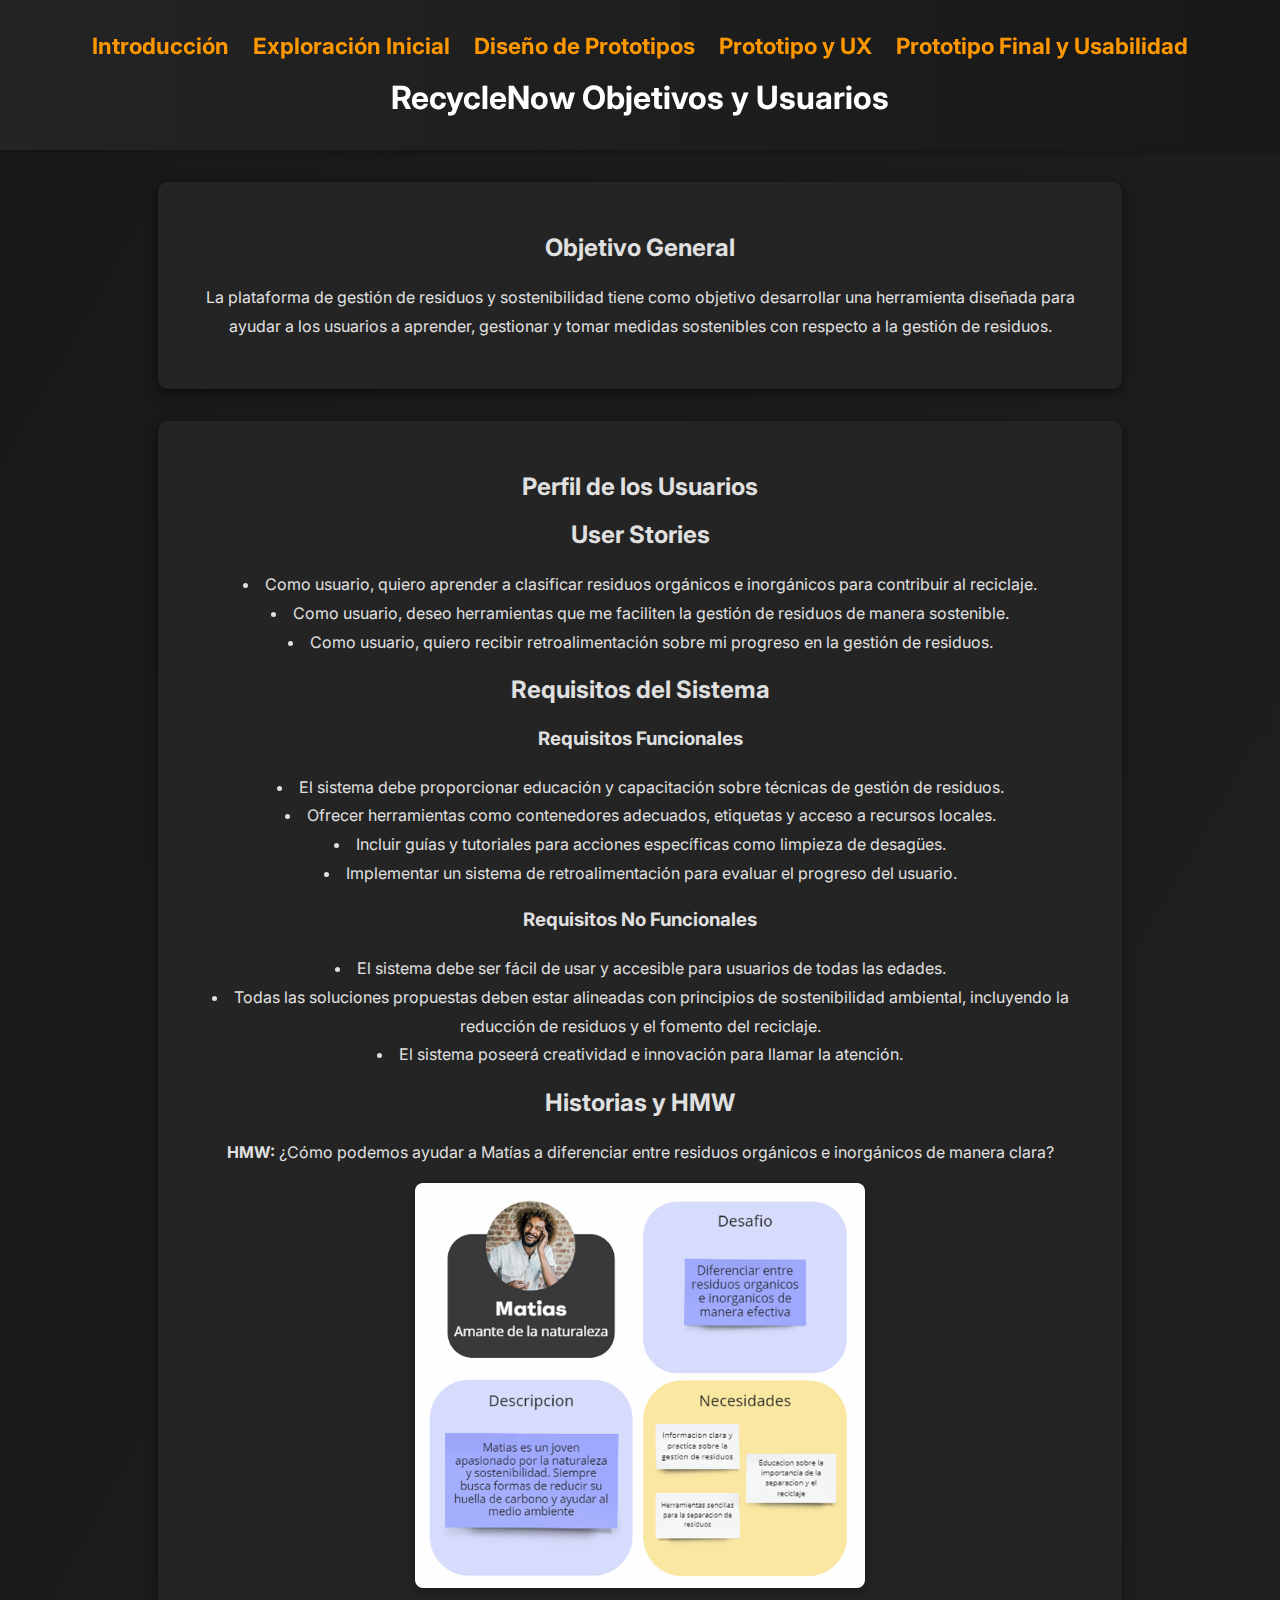
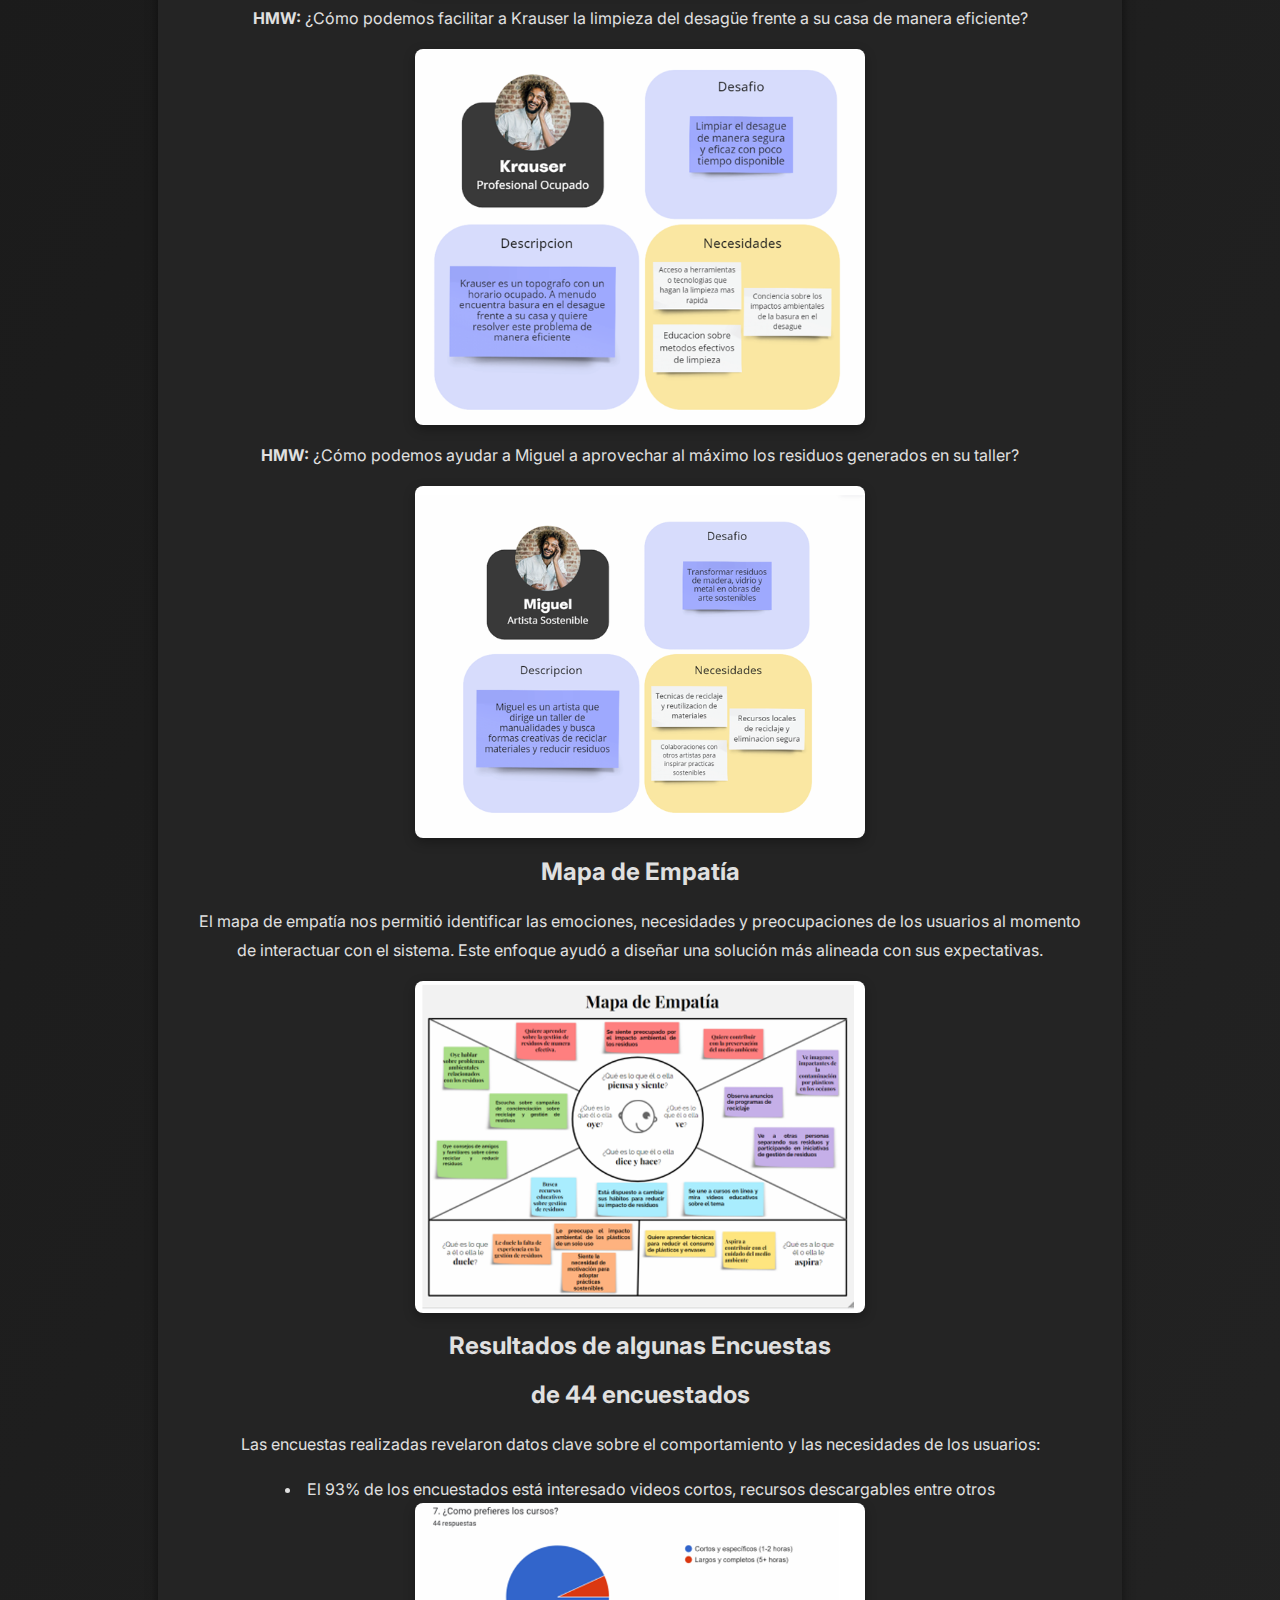
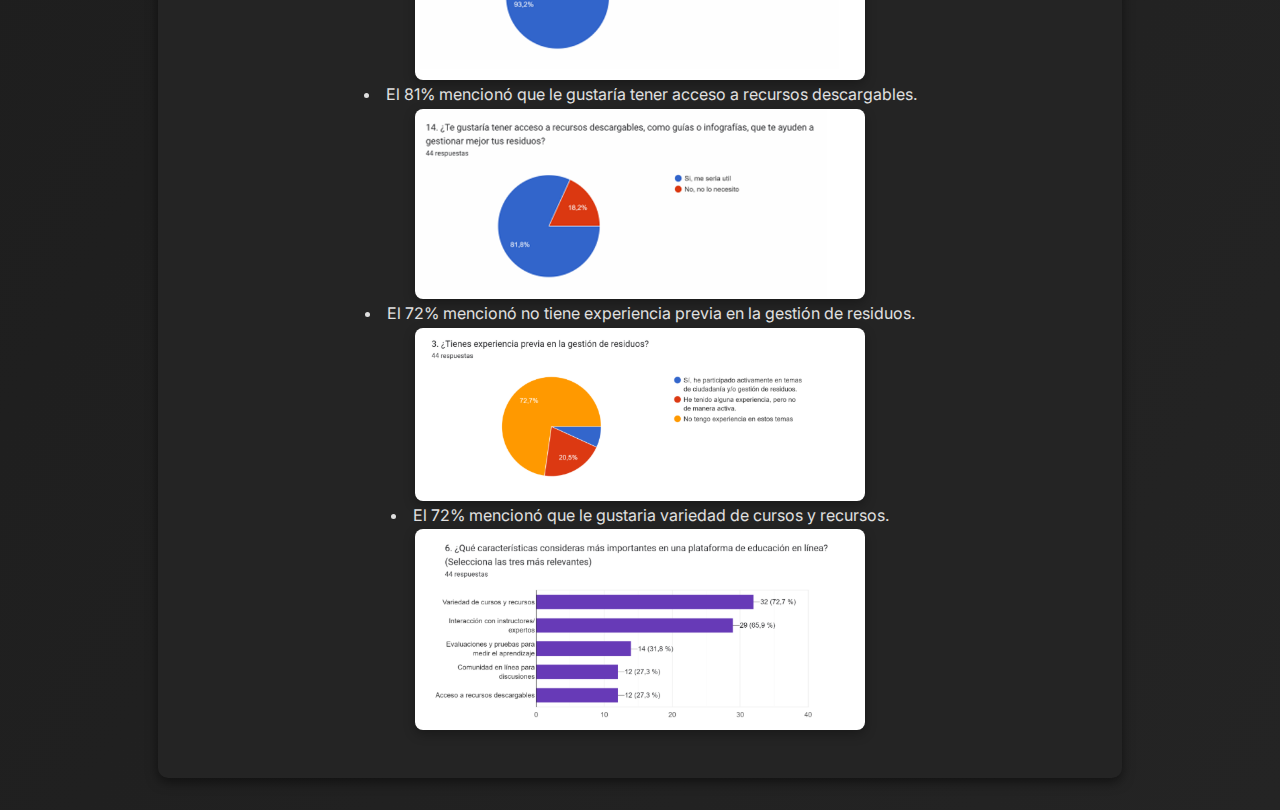
==== exploration.html @ 7f88ac95 "Re design" ====
<!DOCTYPE html>
<html lang="en">
  <head>
    <meta charset="UTF-8" />
    <meta name="viewport" content="width=device-width, initial-scale=1.0" />
    <title>Plataforma de Gestión de Residuos</title>
    <link rel="stylesheet" href="styles.css" />
    <link
      href="https://fonts.googleapis.com/css2?family=Inter:wght@400;700&display=swap"
      rel="stylesheet"
    />
  </head>

  <body>
    <header class="header">
      <nav>
        <ul>
          <li><a href="index.html">Introducción</a></li>
          <li><a href="exploration.html">Exploración Inicial</a></li>
          <li><a href="firstDesigns.html">Diseño de Prototipos</a></li>
          <li><a href="firstTest.html">Prototipo y UX</a></li>
          <li>
            <a href="lastTests.html">Prototipo Final y Usabilidad</a>
          </li>
        </ul>
      </nav>
      <h1>RecycleNow Objetivos y Usuarios</h1>
    </header>

    <main>
      <section id="descripcion-general" class="section">
        <h2>Objetivo General</h2>
        <p>
          La plataforma de gestión de residuos y sostenibilidad tiene como
          objetivo desarrollar una herramienta diseñada para ayudar a los
          usuarios a aprender, gestionar y tomar medidas sostenibles con
          respecto a la gestión de residuos.
        </p>
      </section>

      <section id="user-stories" class="section">
        <h2>Perfil de los Usuarios</h2>
        <h2>User Stories</h2>
        <ul>
          <li>
            Como usuario, quiero aprender a clasificar residuos orgánicos e
            inorgánicos para contribuir al reciclaje.
          </li>
          <li>
            Como usuario, deseo herramientas que me faciliten la gestión de
            residuos de manera sostenible.
          </li>
          <li>
            Como usuario, quiero recibir retroalimentación sobre mi progreso en
            la gestión de residuos.
          </li>
        </ul>

        <section>
          <h2>Requisitos del Sistema</h2>
          <div class="requisitos-container">
            <div class="requisitos-column">
              <h3>Requisitos Funcionales</h3>
              <ul>
                <li>
                  El sistema debe proporcionar educación y capacitación sobre
                  técnicas de gestión de residuos.
                </li>
                <li>
                  Ofrecer herramientas como contenedores adecuados, etiquetas y
                  acceso a recursos locales.
                </li>
                <li>
                  Incluir guías y tutoriales para acciones específicas como
                  limpieza de desagües.
                </li>
                <li>
                  Implementar un sistema de retroalimentación para evaluar el
                  progreso del usuario.
                </li>
              </ul>
            </div>

            <div class="requisitos-column">
              <h3>Requisitos No Funcionales</h3>
              <ul>
                <li>
                  El sistema debe ser fácil de usar y accesible para usuarios de
                  todas las edades.
                </li>
                <li>
                  Todas las soluciones propuestas deben estar alineadas con
                  principios de sostenibilidad ambiental, incluyendo la
                  reducción de residuos y el fomento del reciclaje.
                </li>
                <li>
                  El sistema poseerá creatividad e innovación para llamar la
                  atención.
                </li>
              </ul>
            </div>
          </div>
        </section>

        <h2>Historias y HMW</h2>
        <div class="story">
          <p>
            <strong>HMW:</strong> ¿Cómo podemos ayudar a Matías a diferenciar
            entre residuos orgánicos e inorgánicos de manera clara?
          </p>
          <img
            src="img/userstories/matias.png"
            alt="Matías"
            class="map-image"
          />
        </div>
        <div class="story">
          <p>
            <strong>HMW:</strong> ¿Cómo podemos facilitar a Krauser la limpieza
            del desagüe frente a su casa de manera eficiente?
          </p>
          <img src="img/userstories/krauser.png" alt="" class="map-image" />
        </div>
        <div class="story">
          <p>
            <strong>HMW:</strong> ¿Cómo podemos ayudar a Miguel a aprovechar al
            máximo los residuos generados en su taller?
          </p>
          <img src="img/userstories/miguel.png" alt="" class="map-image" />
        </div>

        <h2>Mapa de Empatía</h2>
        <p>
          El mapa de empatía nos permitió identificar las emociones, necesidades
          y preocupaciones de los usuarios al momento de interactuar con el
          sistema. Este enfoque ayudó a diseñar una solución más alineada con
          sus expectativas.
        </p>
        <img src="img/map/image.png" alt="Mapa de Empatía" class="map-image" />

        <h2>Resultados de algunas Encuestas</h2>
        <h2>de 44 encuestados</h2>
        <p>
          Las encuestas realizadas revelaron datos clave sobre el comportamiento
          y las necesidades de los usuarios:
        </p>
        <ul>
          <li>
            El 93% de los encuestados está interesado videos cortos, recursos
            descargables entre otros
          </li>
          <img src="img/surveys/survey1.png" alt="" class="map-image" />
          <li>
            El 81% mencionó que le gustaría tener acceso a recursos
            descargables.
          </li>
          <img src="img/surveys/survey2.png" alt="" class="map-image" />

          <li>
            El 72% mencionó no tiene experiencia previa en la gestión de
            residuos.
          </li>
          <img src="img/surveys/survey3.png" alt="" class="map-image" />

          <li>
            El 72% mencionó que le gustaria variedad de cursos y recursos.
          </li>
          <img src="img/surveys/survey4.png" alt="" class="map-image" />
        </ul>
      </section>
    </main>
  </body>
</html>
---- styles.css ----
body {
  font-family: "Inter", sans-serif;
  margin: 0;
  padding: 0;
  background: linear-gradient(120deg, #181818, #242424);
  color: #e0e0e0;
  scroll-behavior: smooth;
  font-size: 16px;
  line-height: 1.8rem;
}

header {
  background: linear-gradient(90deg, #242424, #181818);
  padding: 1rem;
  text-align: center;
  color: #ffffff;
  position: sticky;
  top: 0;
  z-index: 1000;
  box-shadow: 0 2px 4px rgba(0, 0, 0, 0.2);
}

header nav ul {
  list-style: none;
  padding: 0;
  display: flex;
  justify-content: center;
  gap: 1.5rem;
}

header nav ul li a {
  text-decoration: none;
  color: #ff9800;
  font-weight: 700;
  font-size: 1.4rem;
  transition: color 0.3s ease-in-out;
}

header nav ul li a:hover {
  color: #ffffff;
  text-decoration: underline;
}

h1,
h2,
h3,
p,
ul,
li {
  text-align: center;
}

ul {
  padding-left: 0;
  list-style-position: inside;
}

.section {
  max-width: 900px;
  margin: 2rem auto;
  padding: 2rem;
  background: #242424;
  border-radius: 10px;
  box-shadow: 0 4px 12px rgba(0, 0, 0, 0.5);
  transition: transform 0.3s, box-shadow 0.3s;
  text-align: center;
}

.section:hover {
  background: #1c1c1c;
  box-shadow: 0 8px 20px rgba(0, 0, 0, 0.8);
}

footer {
  background: #242424;
  color: #c0c0c0;
  text-align: center;
  padding: 1.2rem;
  font-size: 1.2rem;
}

.team-container {
  display: flex;
  justify-content: center;
  gap: 2rem;
  margin-top: 2rem;
}

.team-member img {
  width: 150px;
  height: 150px;
  border-radius: 50%;
  border: 2px solid #ff9800;
  margin-bottom: 0.5rem;
}

img {
  width: 90%;
  height: auto;
  object-fit: cover;
  border-radius: 8px;
  box-shadow: 0 4px 12px rgba(0, 0, 0, 0.3);
  transition: transform 0.3s ease-in-out;
}

img:hover {
  transform: scale(1.05);
}

.map-image {
  width: 50%;
  display: block;
  margin-left: auto;
  margin-right: auto;
}

.image-container1 {
  overflow: hiddsen;
  width: 100%;
}

.cta {
  display: inline-block;
  padding: 0.8rem 1.5rem;
  background: #ff9800;
  color: #ffffff;
  font-size: 1.2rem;
  font-weight: bold;
  border-radius: 5px;
  text-align: center;
  text-decoration: none;
  transition: background 0.3s ease, transform 0.3s ease;
}

.cta:hover {
  background: #e67e22;
  transform: translateY(-2px);
}

.container-text-img {
  display: flex;
  align-items: center;
}

@media (max-width: 768px) {
  header nav ul {
    flex-direction: column;
    gap: 1rem;
  }

  .team-container {
    flex-direction: column;
  }
}

@keyframes fadeInUp {
  to {
    opacity: 1;
    transform: translateY(0);
  }
}
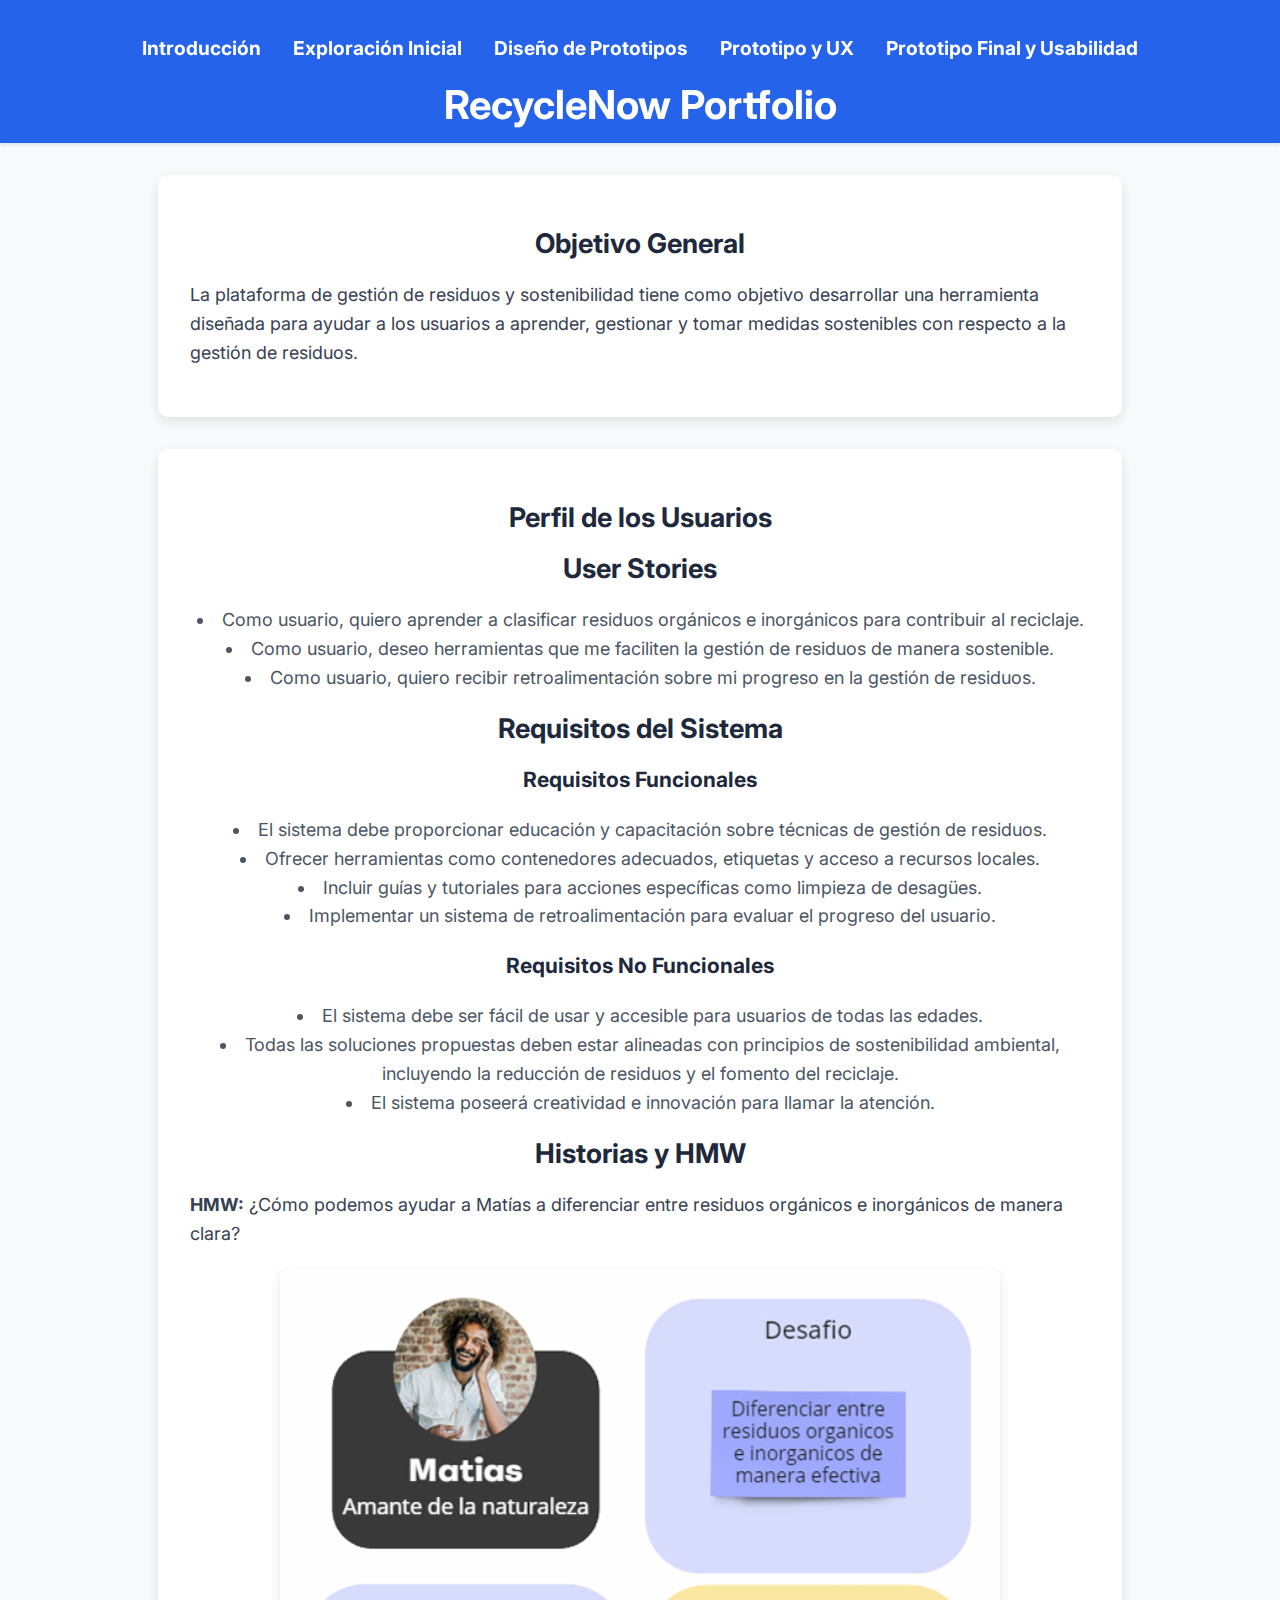
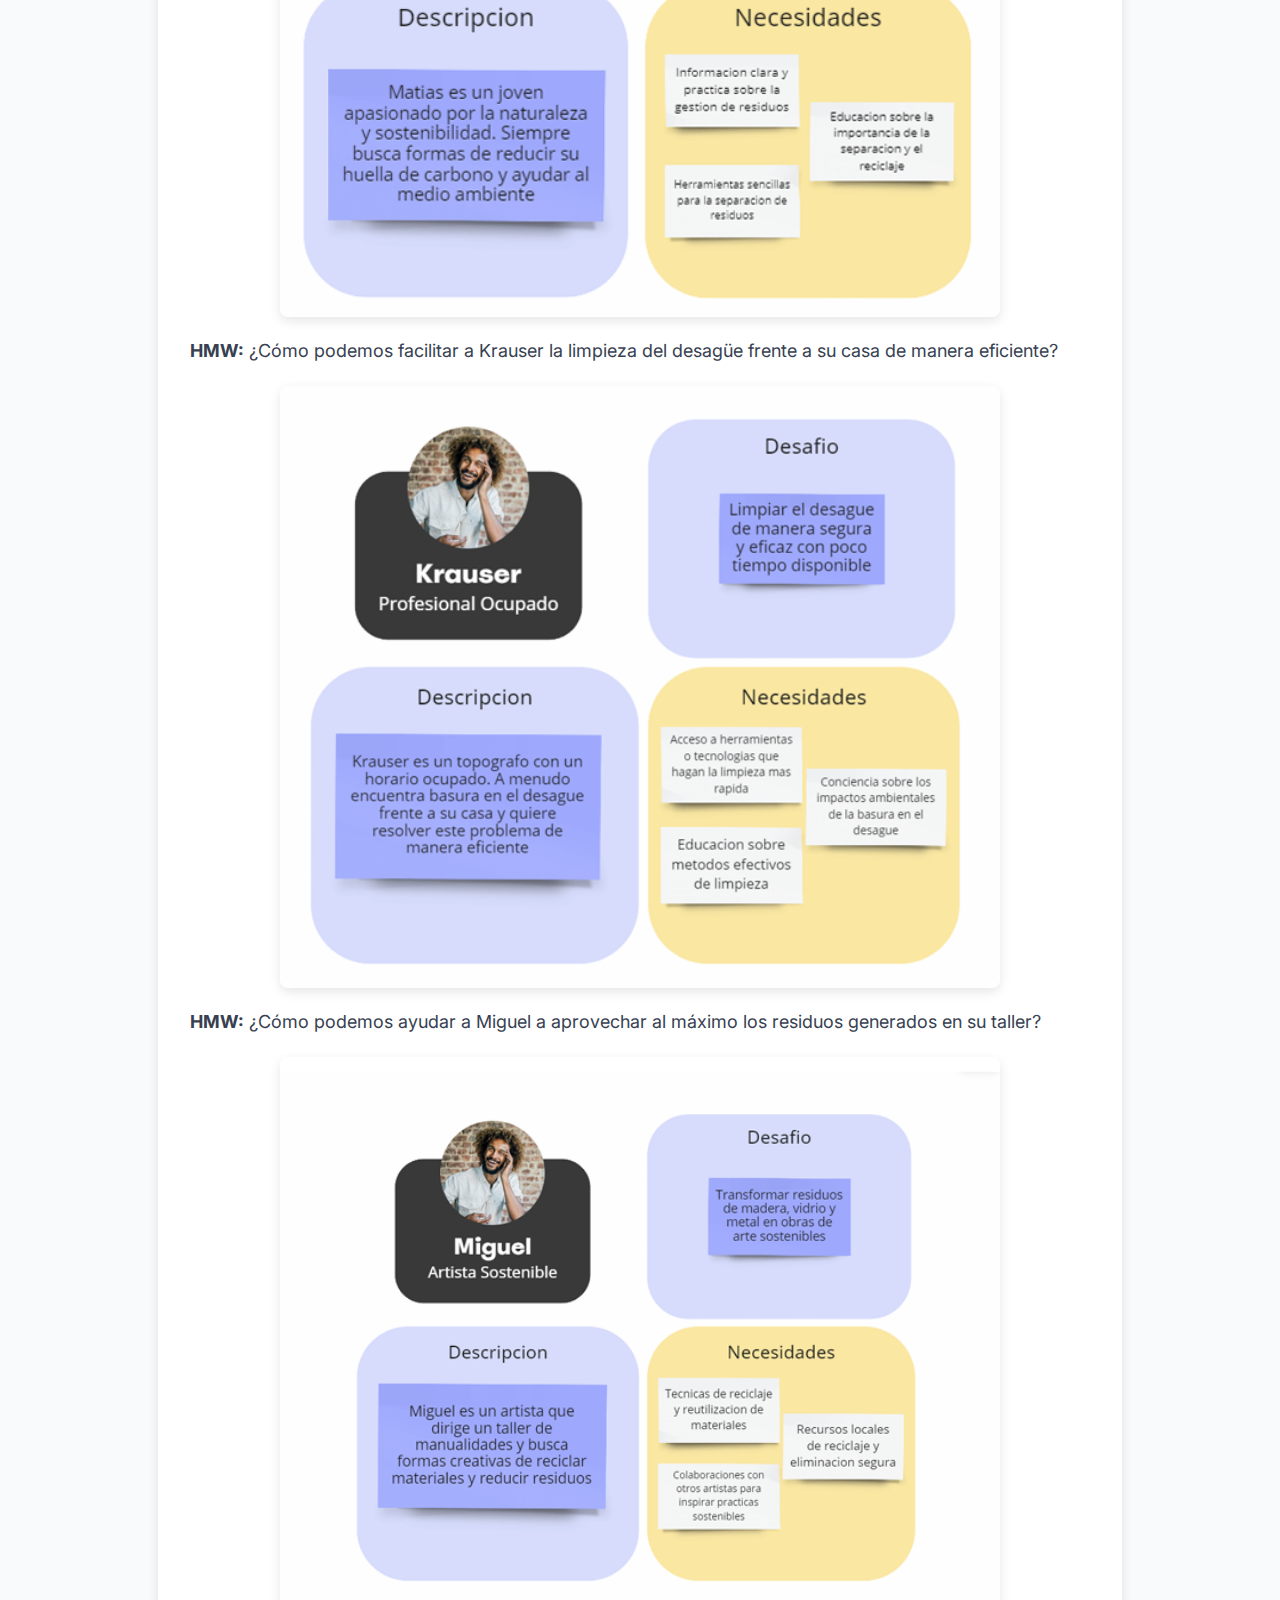
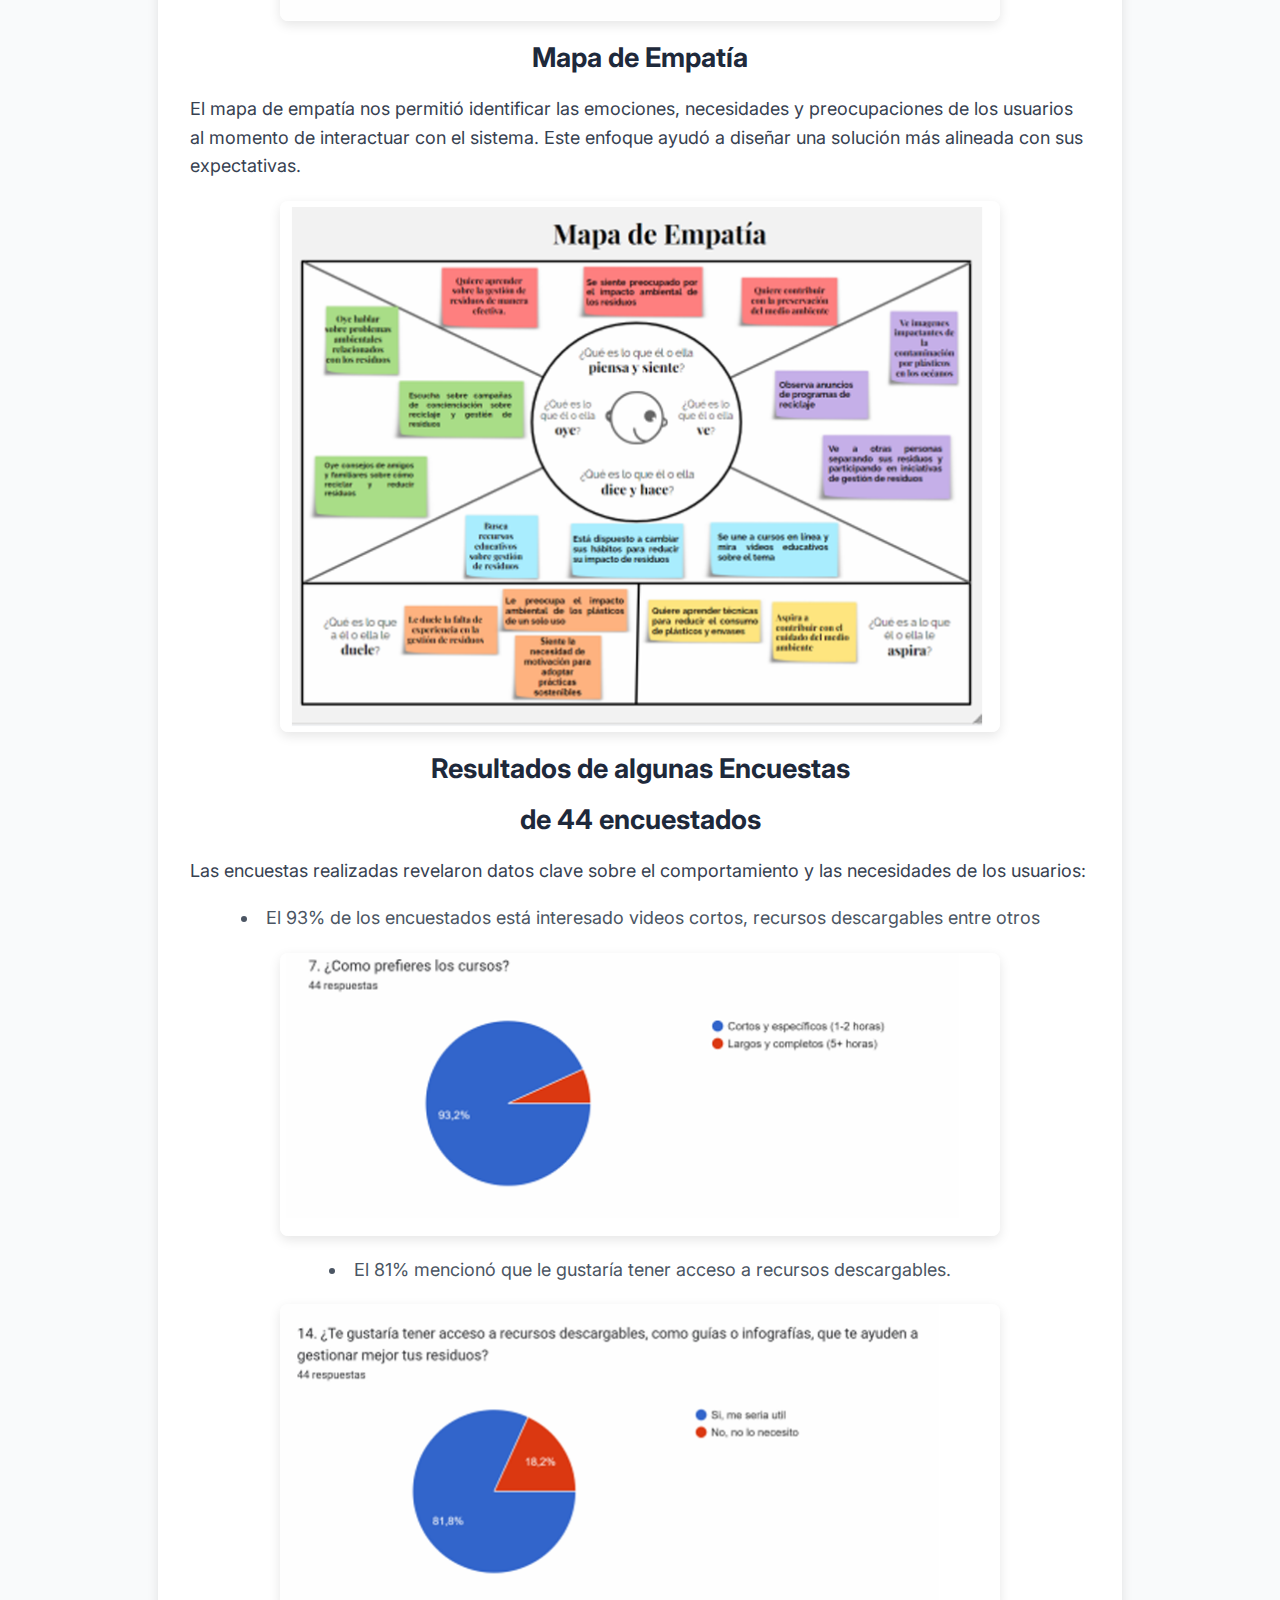
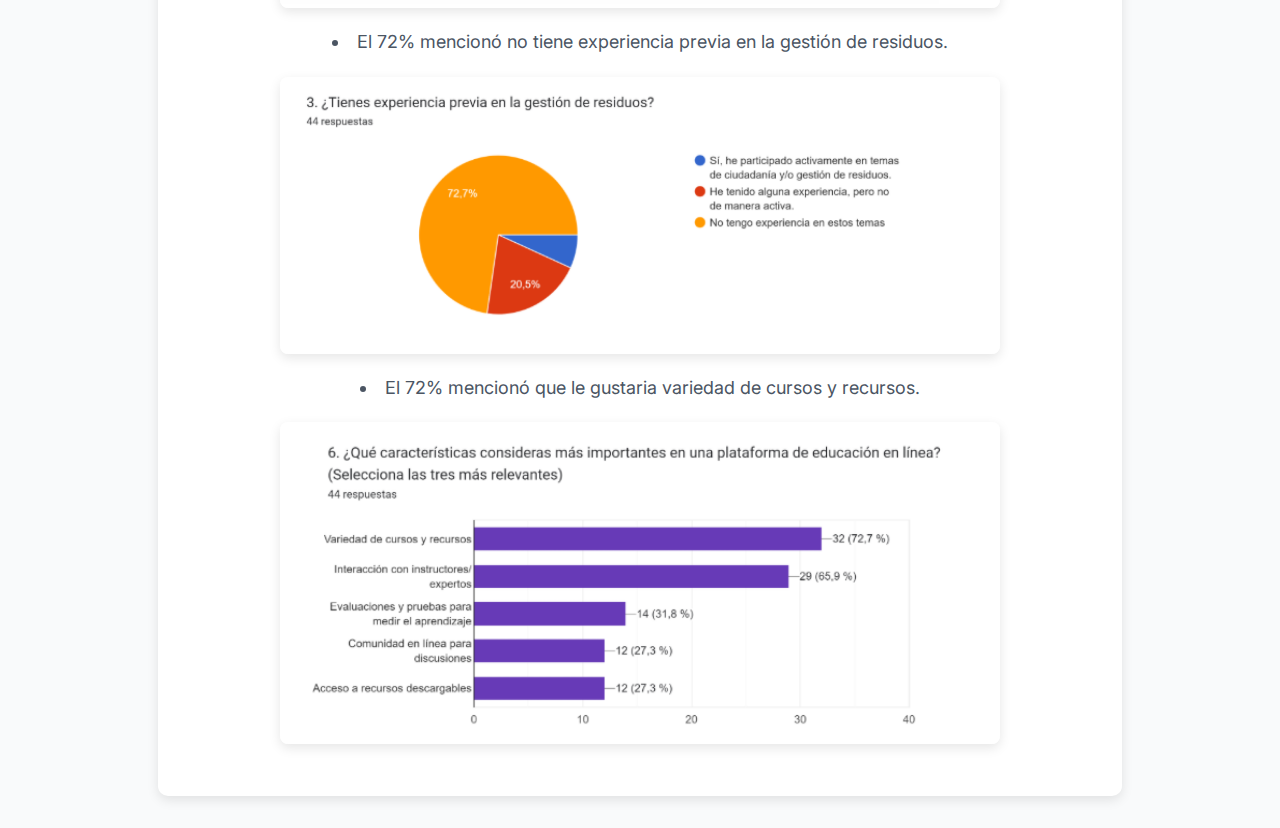
==== commit 670ac5d3: "Remaking designs" ====
--- a/exploration.html
+++ b/exploration.html
@@ -19,12 +19,10 @@
           <li><a href="exploration.html">Exploración Inicial</a></li>
           <li><a href="firstDesigns.html">Diseño de Prototipos</a></li>
           <li><a href="firstTest.html">Prototipo y UX</a></li>
-          <li>
-            <a href="lastTests.html">Prototipo Final y Usabilidad</a>
-          </li>
+          <li><a href="lastTests.html">Prototipo Final y Usabilidad</a></li>
         </ul>
       </nav>
-      <h1>RecycleNow Objetivos y Usuarios</h1>
+      <h1>RecycleNow Portfolio</h1>
     </header>
 
     <main>
--- a/styles.css
+++ b/styles.css
@@ -2,22 +2,21 @@
   font-family: "Inter", sans-serif;
   margin: 0;
   padding: 0;
-  background: linear-gradient(120deg, #181818, #242424);
-  color: #e0e0e0;
+  background: #f9fafb;
+  color: #374151;
   scroll-behavior: smooth;
-  font-size: 16px;
+  font-size: 18px;
   line-height: 1.8rem;
 }
 
 header {
-  background: linear-gradient(90deg, #242424, #181818);
-  padding: 1rem;
-  text-align: center;
+  background: #2563eb;
+  padding: 1rem 0;
   color: #ffffff;
   position: sticky;
   top: 0;
   z-index: 1000;
-  box-shadow: 0 2px 4px rgba(0, 0, 0, 0.2);
+  box-shadow: 0 2px 4px rgba(0, 0, 0, 0.1);
 }
 
 header nav ul {
@@ -25,29 +24,55 @@
   padding: 0;
   display: flex;
   justify-content: center;
-  gap: 1.5rem;
+  gap: 2rem;
 }
 
 header nav ul li a {
   text-decoration: none;
-  color: #ff9800;
+  color: #ffffff;
   font-weight: 700;
-  font-size: 1.4rem;
+  font-size: 1.2rem;
   transition: color 0.3s ease-in-out;
+  position: relative;
 }
 
 header nav ul li a:hover {
-  color: #ffffff;
-  text-decoration: underline;
-}
-
-h1,
+  color: #e0f2fe;
+}
+
+header nav ul li a::after {
+  content: "";
+  position: absolute;
+  width: 100%;
+  height: 2px;
+  background-color: #e0f2fe;
+  bottom: -4px;
+  left: 0;
+  transform: scaleX(0);
+  transform-origin: center;
+  transition: transform 0.3s ease-in-out;
+}
+
+header nav ul li a:hover::after {
+  transform: scaleX(1);
+}
+
+header h1 {
+  text-align: center;
+  font-size: 2.5rem;
+  margin-bottom: 0.5rem;
+  color: #ffffff;
+}
+
 h2,
-h3,
-p,
-ul,
+h3 {
+  text-align: center;
+  color: #1e293b;
+}
+
 li {
   text-align: center;
+  color: #4b5563;
 }
 
 ul {
@@ -59,24 +84,15 @@
   max-width: 900px;
   margin: 2rem auto;
   padding: 2rem;
-  background: #242424;
+  background: #ffffff;
   border-radius: 10px;
-  box-shadow: 0 4px 12px rgba(0, 0, 0, 0.5);
+  box-shadow: 0 4px 12px rgba(0, 0, 0, 0.1);
   transition: transform 0.3s, box-shadow 0.3s;
-  text-align: center;
 }
 
 .section:hover {
-  background: #1c1c1c;
-  box-shadow: 0 8px 20px rgba(0, 0, 0, 0.8);
-}
-
-footer {
-  background: #242424;
-  color: #c0c0c0;
-  text-align: center;
-  padding: 1.2rem;
-  font-size: 1.2rem;
+  background: #f3f4f6;
+  box-shadow: 0 8px 20px rgba(0, 0, 0, 0.2);
 }
 
 .team-container {
@@ -90,7 +106,7 @@
   width: 150px;
   height: 150px;
   border-radius: 50%;
-  border: 2px solid #ff9800;
+  border: 2px solid #2563eb;
   margin-bottom: 0.5rem;
 }
 
@@ -99,8 +115,10 @@
   height: auto;
   object-fit: cover;
   border-radius: 8px;
-  box-shadow: 0 4px 12px rgba(0, 0, 0, 0.3);
+  box-shadow: 0 4px 12px rgba(0, 0, 0, 0.1);
   transition: transform 0.3s ease-in-out;
+  margin-left: 10px;
+  margin-right: 10px;
 }
 
 img:hover {
@@ -108,21 +126,27 @@
 }
 
 .map-image {
-  width: 50%;
+  width: 80%;
+  margin-top: 20px;
+  margin-bottom: 20px;
   display: block;
   margin-left: auto;
   margin-right: auto;
 }
 
-.image-container1 {
-  overflow: hiddsen;
-  width: 100%;
+.prototype-image {
+  width: 90%;
+  margin-top: 20px;
+  margin-bottom: 20px;
+  display: block;
+  margin-left: auto;
+  margin-right: auto;
 }
 
 .cta {
   display: inline-block;
   padding: 0.8rem 1.5rem;
-  background: #ff9800;
+  background: #2563eb;
   color: #ffffff;
   font-size: 1.2rem;
   font-weight: bold;
@@ -133,13 +157,57 @@
 }
 
 .cta:hover {
-  background: #e67e22;
+  background: #1e3a8a;
   transform: translateY(-2px);
 }
 
 .container-text-img {
   display: flex;
   align-items: center;
+}
+
+.table-container {
+  overflow-x: auto;
+  margin: 1rem auto;
+}
+
+.kpi-table {
+  width: 100%;
+  border-collapse: collapse;
+  margin: 0 auto;
+  text-align: left;
+  border: 1px solid #d1d5db;
+  border-radius: 8px;
+}
+
+.kpi-table thead {
+  background-color: #2563eb;
+  color: #ffffff;
+  font-weight: bold;
+}
+
+.kpi-table th,
+.kpi-table td {
+  padding: 0.8rem 1rem;
+  border: 1px solid #e5e7eb;
+}
+
+.kpi-table tbody tr:nth-child(even) {
+  background-color: #f3f4f6;
+}
+
+.kpi-table tbody tr:hover {
+  background-color: #dbeafe;
+}
+
+.image-grip {
+  width: 40%;
+  margin-top: 20px;
+  margin-bottom: 20px;
+}
+
+.image-section {
+  margin-left: 100px;
 }
 
 @media (max-width: 768px) {
